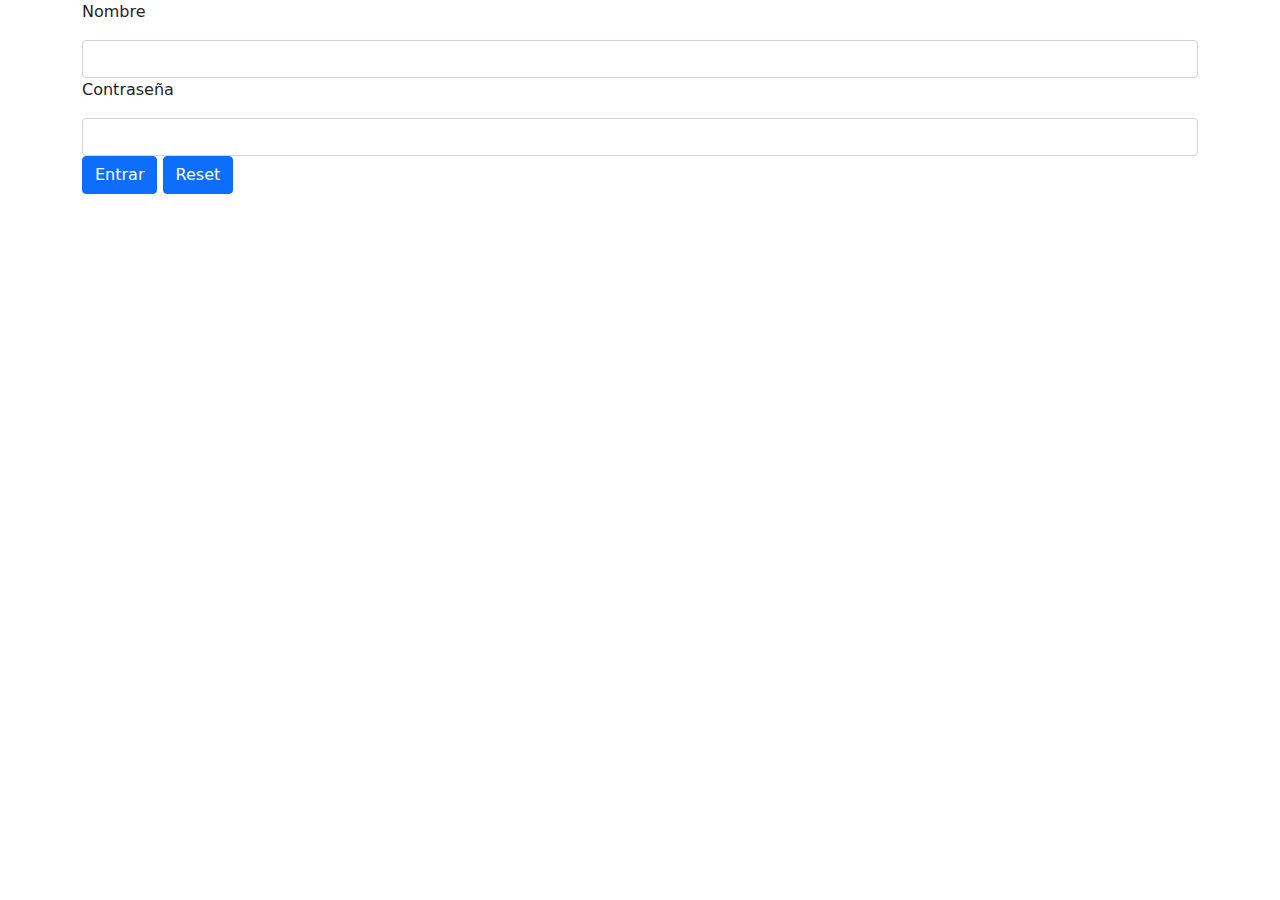
==== index.html @ 25c9c84a "Estructura basica del sitio" ====
<!DOCTYPE html>
<html lang="en">
<head>
    <meta charset="UTF-8">
    <meta name="viewport" content="width=device-width, initial-scale=1.0">
    <link rel="stylesheet" href="css/bootstrap.min.css">
    <title>Galeria</title>
    <script>
        let pst, frm;
        window.onload = function(){    //onload garantiza que todos los elementos se hayan cargado para ejecutar el codigo de javascript

            frm = document.getElementById("form-validate");  //Obtenemos el formulario por su id
            pst = new Pristine(frm);  //Instanciamos la clase pristine pasandole el formulario a validar

            frm.addEventListener("submit", function (e) {   //Este formulario cuando se haga un submit ejecutara este codigo
                e.preventDefault();  //Evita que se envie por defecto para validar
                if(pst.validate()){
                    procesarDatos();
                }
                else{
                    frm.classList.add("was-validated");
                }
                //console.log("test"); testeamos que funcione en consola
                //var valid = pst.validate();  el metodo retorna true o false
            });
            frm.addEventListener("reset", function (e) {
                frm.classList.remove("was-validated");
            });

            function procesarDatos(){
                fetch("script.php", {method: "POST",  //fetch hace una peticion al servidor, con formdata usamos los campos del formulario
                body:new FormData(frm)
                }).then(function(response){
                    return response.json();  //retornamos el json obtenido
                }).then(function(json){
                    guardarLocalmente(json);  //pasamos el json generado por el script 
                }).catch(function(err){

                })
            }
            
            function guardarLocalmente(json){
                localStorage.setItem("usuario", JSON.stringify(json));
                location.href = "login.html";
            }
        }
    </script>
</head>
<body>
    <form id="form-validate" novalidate method="POST" class="container">  <!--no vadilate es para que no haga la validacion de html-->
        <div class="form-group">
            <p>Nombre</p>
            <input type="text" class="form-control" name="usuario" required>
        </div>
        <div class="form-group">
            <p>Contraseña</p>
            <input type="password" class="form-control" name="password" required>
        </div>
        <div class="form-group">
            <input type="submit" class="btn btn-primary" value="Entrar">
            <input type="reset" class="btn btn-primary" value="Reset">
        </div>
    </form>
    <script src="js/vendor/pristine.min.js"></script>
</body>
</html>
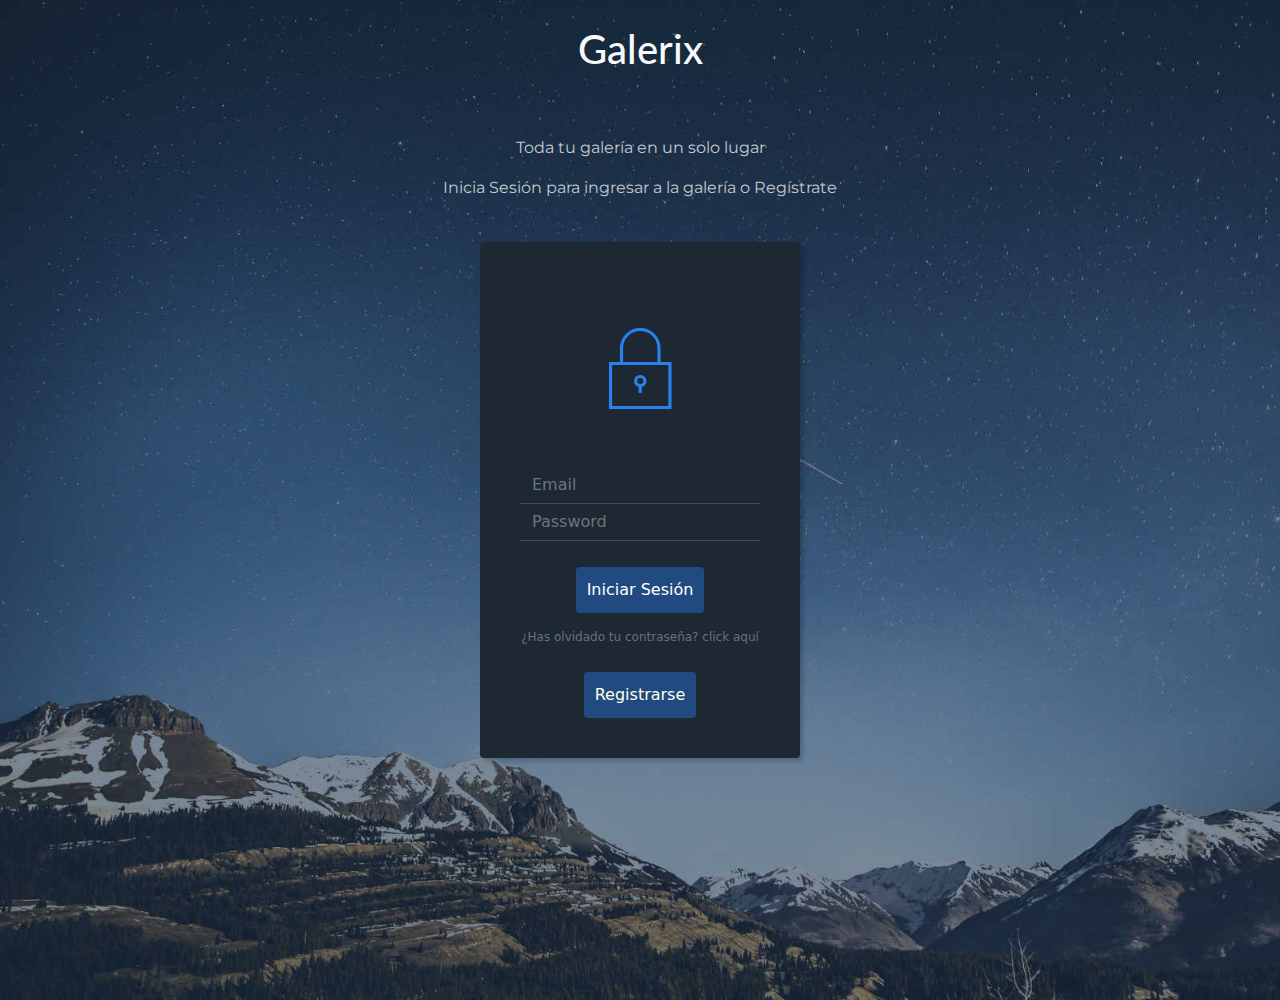
==== commit 3ec39cda: "Diseño de index y registro actualizados" ====
--- a/index.html
+++ b/index.html
@@ -3,64 +3,73 @@
 <head>
     <meta charset="UTF-8">
     <meta name="viewport" content="width=device-width, initial-scale=1.0">
-    <link rel="stylesheet" href="css/bootstrap.min.css">
-    <title>Galeria</title>
+    <link rel="stylesheet" href="css/vendor/bootstrap.min.css">
+    <title>Galerix</title>
+    <link rel="stylesheet" href="bootstrap/css/bootstrap.min.css">
+    <link rel="stylesheet" href="https://fonts.googleapis.com/css?family=Montserrat:400,700">
+    <link rel="stylesheet" href="https://fonts.googleapis.com/css?family=Lato:400,700,400italic,700italic">
+    <link rel="stylesheet" href="fonts/ionicons.min.css">
+    <link rel="stylesheet" href="css/Header-Blue-1.css">
+    <link rel="stylesheet" href="css/Login-Form-Dark.css">
+    <link rel="stylesheet" href="css/Navigation-Clean.css">
     <script>
-        let pst, frm;
-        window.onload = function(){    //onload garantiza que todos los elementos se hayan cargado para ejecutar el codigo de javascript
+        let frm, pst;
 
-            frm = document.getElementById("form-validate");  //Obtenemos el formulario por su id
-            pst = new Pristine(frm);  //Instanciamos la clase pristine pasandole el formulario a validar
+        window.onload = ()=>{
+            frm = document.getElementById("form-login");
+            pst = new Pristine(frm);
 
-            frm.addEventListener("submit", function (e) {   //Este formulario cuando se haga un submit ejecutara este codigo
-                e.preventDefault();  //Evita que se envie por defecto para validar
+            frm.addEventListener("submit", function(e){
+                e.preventDefault();
                 if(pst.validate()){
                     procesarDatos();
                 }
                 else{
-                    frm.classList.add("was-validated");
+                    frm.classList.add("was-validated");  //añade el estilo de validacion 
                 }
-                //console.log("test"); testeamos que funcione en consola
-                //var valid = pst.validate();  el metodo retorna true o false
             });
-            frm.addEventListener("reset", function (e) {
-                frm.classList.remove("was-validated");
-            });
+        }
 
-            function procesarDatos(){
-                fetch("script.php", {method: "POST",  //fetch hace una peticion al servidor, con formdata usamos los campos del formulario
+        function procesarDatos(){
+            let usuario = localStorage.getItem("usuario");  //obtenemos el item guardado en localstorage 
+            if(usuario){
+                fetch("script.php", {method: "POST", 
                 body:new FormData(frm)
                 }).then(function(response){
-                    return response.json();  //retornamos el json obtenido
+                    return response.json();  
                 }).then(function(json){
-                    guardarLocalmente(json);  //pasamos el json generado por el script 
+                    validarLogin(json);
                 }).catch(function(err){
 
                 })
             }
-            
-            function guardarLocalmente(json){
-                localStorage.setItem("usuario", JSON.stringify(json));
-                location.href = "login.html";
+        }
+
+        function validarLogin(json){
+
+            let usuario = JSON.parse(localStorage.getItem("usuario"));
+
+            if(usuario.password == json.password){
+                location.href = "home.html";
+            }
+            else{
+                alert("Usuario y/o Contraseña incorrecta");
             }
         }
     </script>
 </head>
 <body>
-    <form id="form-validate" novalidate method="POST" class="container">  <!--no vadilate es para que no haga la validacion de html-->
-        <div class="form-group">
-            <p>Nombre</p>
-            <input type="text" class="form-control" name="usuario" required>
-        </div>
-        <div class="form-group">
-            <p>Contraseña</p>
-            <input type="password" class="form-control" name="password" required>
-        </div>
-        <div class="form-group">
-            <input type="submit" class="btn btn-primary" value="Entrar">
-            <input type="reset" class="btn btn-primary" value="Reset">
-        </div>
-    </form>
+    <div class="login-dark">
+        <form id="form-login" novalidate method="POST">
+            <div class="illustration"><i class="icon ion-ios-locked-outline"></i></div>
+            <div class="form-group"><input class="form-control" type="email" name="usuario" placeholder="Email"></div>
+            <div class="form-group"><input class="form-control" type="password" name="password" placeholder="Password"></div>
+            <div class="form-group"><button class="btn btn-primary btn-block" type="submit" style="margin-bottom: 15px;">Iniciar Sesión</button></div><a class="forgot" href="#">¿Has olvidado tu contraseña? click aquí</a><button class="btn btn-primary btn-block" type="text"><a href="registro.html" style="color: rgb(255,255,235); text-decoration: none;">Registrarse</a></button>
+        </form>
+        <h1 class="text-center" style="color: #f7f9fc;font-family: Lato, sans-serif;text-align: center;padding: 25px 0px 0px 0px;">Galerix</h1>
+        <p style="color: rgb(194,202,210);text-align: center;font-family: Montserrat, sans-serif;padding: 55px 0px 0px 0px;">Toda tu galería en un solo lugar</p>
+        <p style="color: rgb(194,202,210);text-align: center;font-family: Montserrat, sans-serif;padding: 0px;">Inicia Sesión para ingresar a la galería o Regístrate</p>
+    </div>
     <script src="js/vendor/pristine.min.js"></script>
 </body>
 </html>--- a/css/Header-Blue-1.css
+++ b/css/Header-Blue-1.css
@@ -0,0 +1,226 @@
+.header-blue {
+  background: linear-gradient(135deg, #172a74, #21a9af);
+  background-color: #184e8e;
+  padding-bottom: 80px;
+  font-family: 'Source Sans Pro', sans-serif;
+}
+
+@media (min-width:768px) {
+  .header-blue {
+    padding-bottom: 120px;
+  }
+}
+
+.header-blue .navbar {
+  background: transparent;
+  padding-top: .75rem;
+  padding-bottom: .75rem;
+  color: #fff;
+  border-radius: 0;
+  box-shadow: none;
+  border: none;
+}
+
+@media (min-width:768px) {
+  .header-blue .navbar {
+    padding-top: 1rem;
+    padding-bottom: 1rem;
+  }
+}
+
+.header-blue .navbar .navbar-brand {
+  font-weight: bold;
+  color: inherit;
+}
+
+.header-blue .navbar .navbar-brand:hover {
+  color: #f0f0f0;
+}
+
+.header-blue .navbar .navbar-collapse {
+  border-top: 1px solid rgba(255,255,255,0.3);
+  margin-top: .5rem;
+}
+
+@media (min-width:768px) {
+  .header-blue .navbar .navbar-collapse {
+    border-color: transparent;
+    margin: 0;
+  }
+}
+
+.header-blue .navbar .navbar-collapse span .login {
+  color: #d9d9d9;
+  margin-right: .5rem;
+  text-decoration: none;
+}
+
+.header-blue .navbar .navbar-collapse span .login:hover {
+  color: #fff;
+}
+
+.header-blue .navbar .navbar-toggler {
+  border-color: rgba(255,255,255,0.3);
+}
+
+.header-blue .navbar .navbar-toggler:hover, .header-blue .navbar-toggler:focus {
+  background: none;
+}
+
+@media (min-width: 768px) {
+  .header-blue .navbar-nav .nav-link {
+    padding-left: .7rem;
+    padding-right: .7rem;
+  }
+}
+
+@media (min-width: 992px) {
+  .header-blue .navbar-nav .nav-link {
+    padding-left: 1.2rem;
+    padding-right: 1.2rem;
+  }
+}
+
+.header-blue .navbar.navbar-light .navbar-nav .nav-link {
+  color: #d9d9d9;
+}
+
+.header-blue .navbar.navbar-light .navbar-nav .nav-link:focus, .header-blue .navbar.navbar-light .navbar-nav .nav-link:hover {
+  color: #fcfeff !important;
+  background-color: transparent;
+}
+
+.header-blue .navbar .navbar-nav > li > .dropdown-menu {
+  margin-top: -5px;
+  box-shadow: 0 4px 8px rgba(0,0,0,.1);
+  background-color: #fff;
+  border-radius: 2px;
+}
+
+.header-blue .navbar .dropdown-menu .dropdown-item:focus, .header-blue .navbar .dropdown-menu .dropdown-item {
+  line-height: 2;
+  color: #37434d;
+}
+
+.header-blue .navbar .dropdown-menu .dropdown-item:focus, .header-blue .navbar .dropdown-menu .dropdown-item:hover {
+  background: #ebeff1;
+}
+
+.header-blue .action-button, .header-blue .action-button:not(.disabled):active {
+  border: 1px solid rgba(255,255,255,0.7);
+  border-radius: 40px;
+  color: #ebeff1;
+  box-shadow: none;
+  text-shadow: none;
+  padding: .3rem .8rem;
+  background: transparent;
+  transition: background-color 0.25s;
+  outline: none;
+}
+
+.header-blue .action-button:hover {
+  color: #fff;
+}
+
+.header-blue .navbar .form-inline label {
+  color: #d9d9d9;
+}
+
+.header-blue .navbar .form-inline .search-field {
+  display: inline-block;
+  width: 80%;
+  background: none;
+  border: none;
+  border-bottom: 1px solid transparent;
+  border-radius: 0;
+  color: #ccc;
+  box-shadow: none;
+  color: inherit;
+  transition: border-bottom-color 0.3s;
+}
+
+.header-blue .navbar .form-inline .search-field:focus {
+  border-bottom: 1px solid #ccc;
+}
+
+.header-blue .hero {
+  margin-top: 20px;
+  text-align: center;
+}
+
+@media (min-width:768px) {
+  .header-blue .hero {
+    margin-top: 60px;
+    text-align: left;
+  }
+}
+
+.header-blue .hero h1 {
+  color: #fff;
+  font-size: 40px;
+  margin-top: 0;
+  margin-bottom: 15px;
+  font-weight: 300;
+  line-height: 1.4;
+}
+
+@media (min-width:992px) {
+  .header-blue .hero h1 {
+    margin-top: 190px;
+    margin-bottom: 24px;
+    line-height: 1.2;
+  }
+}
+
+.header-blue .hero p {
+  color: rgba(255,255,255,0.8);
+  font-size: 20px;
+  margin-bottom: 30px;
+  font-weight: 300;
+}
+
+.header-blue .phone-holder {
+  text-align: right;
+}
+
+.header-blue div.phone-mockup {
+  position: relative;
+  max-width: 300px;
+  margin: 20px;
+  display: inline-block;
+  z-index: 1;
+}
+
+.header-blue .phone-mockup img.device {
+  width: 100%;
+  height: auto;
+}
+
+.header-blue .phone-mockup .screen {
+  position: absolute;
+  width: 94%;
+  height: 98%;
+  top: 1%;
+  left: 3%;
+  border: 1px solid #444;
+  border-radius: 20px;
+  background-color: #aaa;
+  overflow: hidden;
+  background: url(screen-content-phone.jpg);
+  background-size: cover;
+  background-position: center;
+  z-index: -1;
+}
+
+.header-blue .phone-mockup .screen:before {
+  content: '';
+  background-color: #fff;
+  position: absolute;
+  width: 70%;
+  height: 140%;
+  top: -12%;
+  right: -60%;
+  transform: rotate(-19deg);
+  opacity: 0.2;
+}
+
--- a/css/Login-Form-Dark.css
+++ b/css/Login-Form-Dark.css
@@ -0,0 +1,73 @@
+.login-dark {
+  height: 1000px;
+  background: #475d62 url("/../img/star-sky.jpg");
+  background-size: cover;
+  position: relative;
+}
+
+.login-dark form {
+  max-width: 320px;
+  width: 90%;
+  background-color: #1e2833;
+  padding: 40px;
+  border-radius: 4px;
+  transform: translate(-50%, -50%);
+  position: absolute;
+  top: 50%;
+  left: 50%;
+  color: #fff;
+  box-shadow: 3px 3px 4px rgba(0,0,0,0.2);
+  text-align: center;
+}
+
+.login-dark .illustration {
+  text-align: center;
+  padding: 15px 0 20px;
+  font-size: 100px;
+  color: #2980ef;
+}
+
+.login-dark form .form-control {
+  background: none;
+  border: none;
+  border-bottom: 1px solid #434a52;
+  border-radius: 0;
+  box-shadow: none;
+  outline: none;
+  color: inherit;
+}
+
+.login-dark form .btn-primary {
+  background: #214a80;
+  border: none;
+  border-radius: 4px;
+  padding: 11px;
+  box-shadow: none;
+  margin-top: 26px;
+  text-shadow: none;
+  outline: none;
+}
+
+.login-dark form .btn-primary:hover, .login-dark form .btn-primary:active {
+  background: #214a80;
+  outline: none;
+}
+
+.login-dark form .forgot {
+  display: block;
+  text-align: center;
+  font-size: 12px;
+  color: #6f7a85;
+  opacity: 0.9;
+  text-decoration: none;
+}
+
+.login-dark form .forgot:hover, .login-dark form .forgot:active {
+  opacity: 1;
+  text-decoration: none;
+}
+
+.login-dark form .btn-primary:active {
+  transform: translateY(1px);
+}
+
--- a/css/Navigation-Clean.css
+++ b/css/Navigation-Clean.css
@@ -0,0 +1,163 @@
+.navigation-clean {
+  background: #fff;
+  padding-top: .75rem;
+  padding-bottom: .75rem;
+  color: #333;
+  border-radius: 0;
+  box-shadow: none;
+  border: none;
+  margin-bottom: 0;
+}
+
+@media (min-width:768px) {
+  .navigation-clean {
+    padding-top: 1rem;
+    padding-bottom: 1rem;
+  }
+}
+
+.navigation-clean .navbar-brand {
+  font-weight: bold;
+  color: inherit;
+}
+
+.navigation-clean .navbar-brand:hover {
+  color: #222;
+}
+
+.navigation-clean.navbar-dark .navbar-brand:hover {
+  color: #f0f0f0;
+}
+
+.navigation-clean .navbar-brand img {
+  height: 100%;
+  display: inline-block;
+  margin-right: 10px;
+  width: auto;
+}
+
+.navigation-clean .navbar-toggler {
+  border-color: #ddd;
+}
+
+.navigation-clean .navbar-toggler:hover, .navigation-clean .navbar-toggler:focus {
+  background: none;
+}
+
+.navigation-clean.navbar-dark .navbar-toggler {
+  border-color: #555;
+}
+
+.navigation-clean .navbar-toggler {
+  color: #888;
+}
+
+.navigation-clean.navbar-dark .navbar-toggler {
+  color: #eee;
+}
+
+.navigation-clean .navbar-collapse, .navigation-clean .form-inline {
+  border-top-color: #ddd;
+}
+
+.navigation-clean.navbar-dark .navbar-collapse, .navigation-clean.navbar-dark .form-inline {
+  border-top-color: #333;
+}
+
+.navigation-clean .navbar-nav > .active > a, .navigation-clean .navbar-nav > .show > a {
+  background: none;
+  box-shadow: none;
+}
+
+.navigation-clean.navbar-light .navbar-nav .nav-link.active, .navigation-clean.navbar-light .navbar-nav .nav-link.active:focus, .navigation-clean.navbar-light .navbar-nav .nav-link.active:hover {
+  color: #8f8f8f;
+  box-shadow: none;
+  background: none;
+  pointer-events: none;
+}
+
+.navigation-clean.navbar .navbar-nav .nav-link {
+  padding-left: 18px;
+  padding-right: 18px;
+}
+
+.navigation-clean.navbar-light .navbar-nav .nav-link {
+  color: #465765;
+}
+
+.navigation-clean.navbar-light .navbar-nav .nav-link:focus, .navigation-clean.navbar-light .navbar-nav .nav-link:hover {
+  color: #37434d !important;
+  background-color: transparent;
+}
+
+.navigation-clean .navbar-nav > li > .dropdown-menu {
+  margin-top: -5px;
+  box-shadow: none;
+  background-color: #fff;
+  border-radius: 2px;
+}
+
+@media (min-width:768px) {
+  .navigation-clean .navbar-nav .show .dropdown-menu {
+    box-shadow: 0 4px 8px rgba(0,0,0,.1);
+  }
+}
+
+@media (max-width:767px) {
+  .navigation-clean .navbar-nav .show .dropdown-menu .dropdown-item {
+    color: #37434d;
+    padding-top: .8rem;
+    padding-bottom: .8rem;
+    line-height: 1;
+  }
+}
+
+.navigation-clean .dropdown-menu .dropdown-item:focus, .navigation-clean .dropdown-menu .dropdown-item {
+  line-height: 2;
+  color: #37434d;
+}
+
+.navigation-clean .dropdown-menu .dropdown-item:focus, .navigation-clean .dropdown-menu .dropdown-item:hover {
+  background: #eee;
+  color: inherit;
+}
+
+.navigation-clean.navbar-dark {
+  background-color: #1f2021;
+  color: #fff;
+}
+
+.navigation-clean.navbar-dark .navbar-nav a.active, .navigation-clean.navbar-dark .navbar-nav a.active:focus, .navigation-clean.navbar-dark .navbar-nav a.active:hover {
+  color: #8f8f8f;
+  box-shadow: none;
+  background: none;
+  pointer-events: none;
+}
+
+.navigation-clean.navbar-dark .navbar-nav .nav-link {
+  color: #dfe8ee;
+}
+
+.navigation-clean.navbar-dark .navbar-nav .nav-link:focus, .navigation-clean.navbar-dark .navbar-nav .nav-link:hover {
+  color: #fff;
+  background-color: transparent;
+}
+
+.navigation-clean.navbar-dark .navbar-nav > li > .dropdown-menu {
+  background-color: #1f2021;
+}
+
+.navigation-clean.navbar-dark .dropdown-menu .dropdown-item:focus, .navigation-clean.navbar-dark .dropdown-menu .dropdown-item {
+  color: #f2f5f8;
+}
+
+.navigation-clean.navbar-dark .dropdown-menu .dropdown-item:focus, .navigation-clean.navbar-dark .dropdown-menu .dropdown-item:hover {
+  background: #363739;
+}
+
+@media (max-width:767px) {
+  .navigation-clean.navbar-dark .navbar-nav .show .dropdown-menu .dropdown-item {
+    color: #fff;
+  }
+}
+
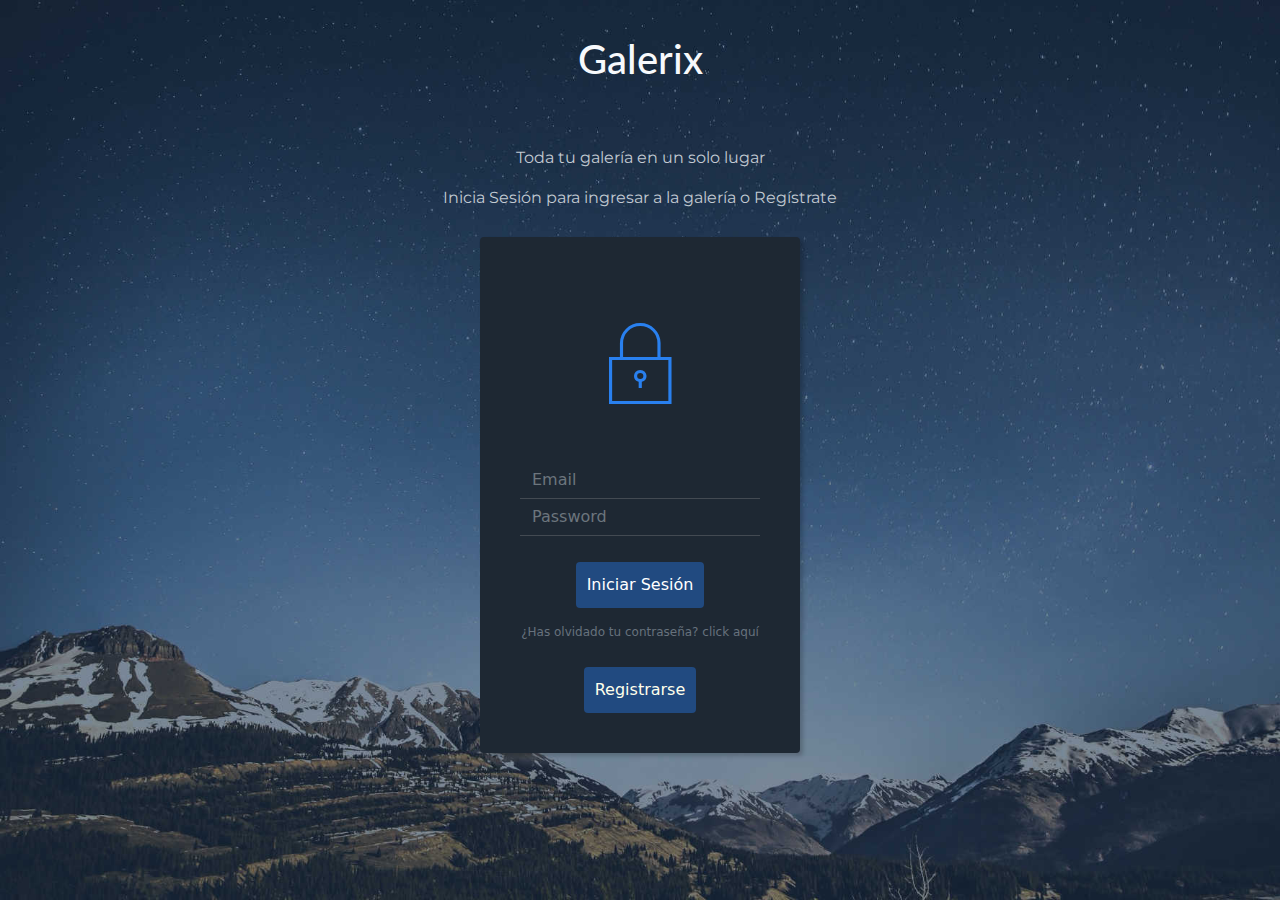
==== commit 178238eb: "fallo en el css del index y registro arreglado" ====
--- a/index.html
+++ b/index.html
@@ -1,17 +1,14 @@
 <!DOCTYPE html>
-<html lang="en">
+<html lang="es" style="height: 100%;">
 <head>
     <meta charset="UTF-8">
     <meta name="viewport" content="width=device-width, initial-scale=1.0">
     <link rel="stylesheet" href="css/vendor/bootstrap.min.css">
     <title>Galerix</title>
-    <link rel="stylesheet" href="bootstrap/css/bootstrap.min.css">
     <link rel="stylesheet" href="https://fonts.googleapis.com/css?family=Montserrat:400,700">
     <link rel="stylesheet" href="https://fonts.googleapis.com/css?family=Lato:400,700,400italic,700italic">
     <link rel="stylesheet" href="fonts/ionicons.min.css">
-    <link rel="stylesheet" href="css/Header-Blue-1.css">
     <link rel="stylesheet" href="css/Login-Form-Dark.css">
-    <link rel="stylesheet" href="css/Navigation-Clean.css">
     <script>
         let frm, pst;
 
@@ -58,15 +55,15 @@
         }
     </script>
 </head>
-<body>
-    <div class="login-dark">
-        <form id="form-login" novalidate method="POST">
+<body style="height: 100%;">
+    <div class="login-dark" style="height: 100%;">
+        <form id="form-login" style="top: 55%;" novalidate method="POST">
             <div class="illustration"><i class="icon ion-ios-locked-outline"></i></div>
             <div class="form-group"><input class="form-control" type="email" name="usuario" placeholder="Email"></div>
             <div class="form-group"><input class="form-control" type="password" name="password" placeholder="Password"></div>
             <div class="form-group"><button class="btn btn-primary btn-block" type="submit" style="margin-bottom: 15px;">Iniciar Sesión</button></div><a class="forgot" href="#">¿Has olvidado tu contraseña? click aquí</a><button class="btn btn-primary btn-block" type="text"><a href="registro.html" style="color: rgb(255,255,235); text-decoration: none;">Registrarse</a></button>
         </form>
-        <h1 class="text-center" style="color: #f7f9fc;font-family: Lato, sans-serif;text-align: center;padding: 25px 0px 0px 0px;">Galerix</h1>
+        <h1 class="text-center" style="color: #f7f9fc;font-family: Lato, sans-serif;text-align: center;padding: 35px 0px 0px 0px;">Galerix</h1>
         <p style="color: rgb(194,202,210);text-align: center;font-family: Montserrat, sans-serif;padding: 55px 0px 0px 0px;">Toda tu galería en un solo lugar</p>
         <p style="color: rgb(194,202,210);text-align: center;font-family: Montserrat, sans-serif;padding: 0px;">Inicia Sesión para ingresar a la galería o Regístrate</p>
     </div>
--- a/css/Login-Form-Dark.css
+++ b/css/Login-Form-Dark.css
@@ -1,5 +1,5 @@
 .login-dark {
-  height: 1000px;
+  height: 100%;
   background: #475d62 url("/../img/star-sky.jpg");
   background-size: cover;
   position: relative;
